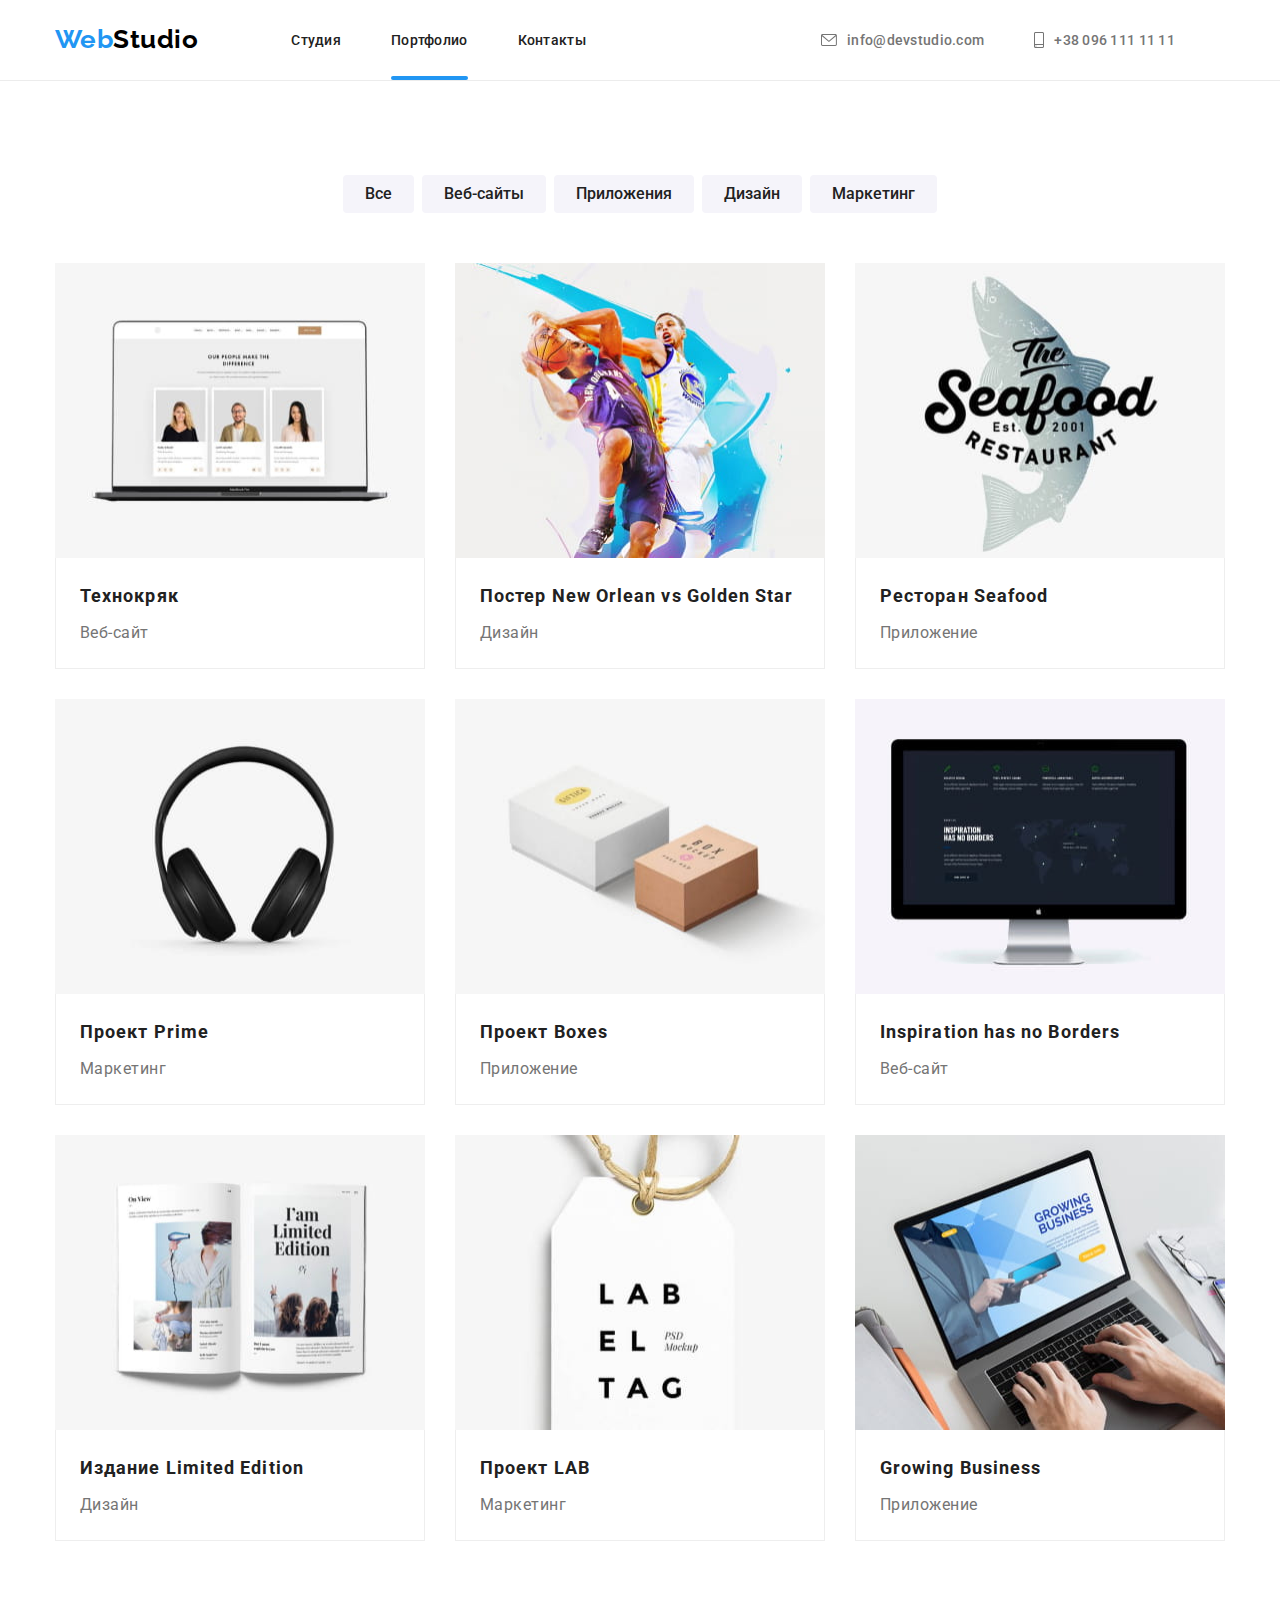
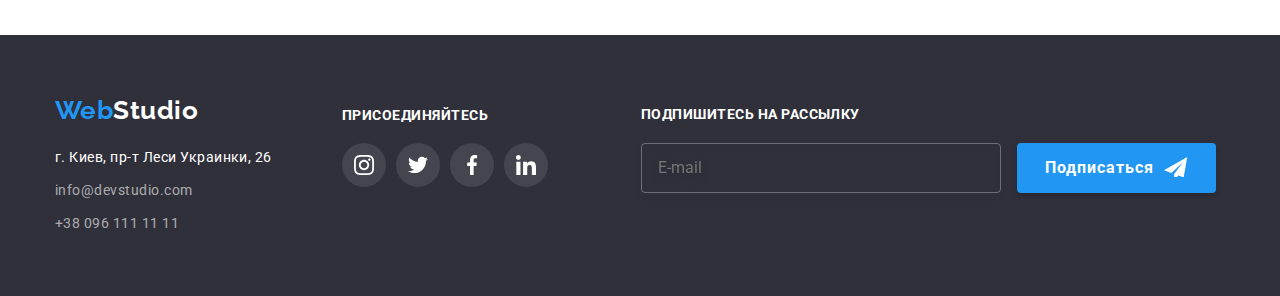
==== portfolio.html @ 45277545 "Initial commit" ====
<!DOCTYPE html>
<html lang="ru">
  <head>
    <meta charset="UTF-8" />
    <meta http-equiv="X-UA-Compatible" content="IE=edge" />
    <meta name="viewport" content="width=device-width, initial-scale=1.0" />
    <title>Портфолио</title>
    <link
      rel="stylesheet"
      href="https://cdnjs.cloudflare.com/ajax/libs/modern-normalize/1.1.0/modern-normalize.min.css"
    />
    <link
      href="https://fonts.googleapis.com/css2?family=Raleway:wght@700&family=Roboto:wght@400;500;700;900&display=swap"
      rel="stylesheet"
    />
    <link rel="stylesheet" href="./css/main.min.css" />
  </head>
  <body>
    <!--Header-->
    <header class="header">
      <nav class="nav сontainer">
        <a class="logo nav__logo link" href="./index.html"
          >Web<span class="nav__logo--dark">Studio</span>
        </a>

        <ul class="nav__list list">
          <li class="nav__item">
            <a class="nav__link link link link--active" href="./index.html">Студия</a>
          </li>
          <li class="nav__item">
            <a class="nav__link link nav__link--active link--active" href="./portfolio.html"
              >Портфолио</a
            >
          </li>
          <li class="nav__item"><a class="nav__link link--active link" href="">Контакты</a></li>
        </ul>

        <div class="header__contact-conteiner">
          <ul class="header__contact-list list">
            <li class="header__contact-item">
              <a class="header__contact-link link link--active" href="mailto:info@devstudio.com">
                <svg class="header__contact-icon" width="16" height="12">
                  <use href="./images/symbol-defs.svg#icon-envelope"></use></svg
                >info@devstudio.com</a
              >
            </li>
            <li class="header__contact-item">
              <a class="header__contact-link link link--active" href="tel:+380961111111">
                <svg class="header__contact-icon" width="10" height="16">
                  <use href="./images/symbol-defs.svg#icon-smartphone"></use></svg
                >+38 096 111 11 11</a
              >
            </li>
          </ul>
        </div>
      </nav>
    </header>

    <!-- Main -->
    <main>
      <!-- Section portfolio -->
      <section class="portfolio">
        <div class="сontainer">
          <ul class="btn-list list">
            <li class="btn-item">
              <button class="portfolio-btn btn" type="button">Все</button>
            </li>
            <li class="btn-item">
              <button class="portfolio-btn btn" type="button">Веб-сайты</button>
            </li>
            <li class="btn-item">
              <button class="portfolio-btn btn" type="button">Приложения</button>
            </li>
            <li class="btn-item">
              <button class="portfolio-btn btn" type="button">Дизайн</button>
            </li>
            <li class="btn-item">
              <button class="portfolio-btn btn" type="button">Маркетинг</button>
            </li>
          </ul>

          <ul class="portfolio-list list">
            <li class="portfolio-items">
              <a class="portfolio-link link" href="">
                <div class="protfolio-desc">
                  <img
                    class="portfolio-img"
                    src="./images/portfolio-1.jpg"
                    alt="Зображення ноутбука"
                    width="370"
                    height="295"
                  />
                  <div class="protfolio-desc-box">
                    <p class="protfolio-desc-text">
                      Ресурс предлагает комплексные предложения с разным уровнем функционала и
                      сервисов. Все это позволит посетителю получить исчерпывающие сведения о
                      компании или частном лице.
                    </p>
                  </div>
                </div>
                <div class="portfolio-description">
                  <h2 class="portfolio-title reset-title">Технокряк</h2>
                  <p class="portfolio-text">Веб-сайт</p>
                </div>
              </a>
            </li>
            <li class="portfolio-items">
              <a class="portfolio-link link" href="">
                <div class="protfolio-desc">
                  <img
                    class="portfolio-img"
                    src="./images/portfolio-2.jpg"
                    alt="Два баскетболіста"
                    width="370"
                    height="295"
                  />
                  <div class="protfolio-desc-box">
                    <p class="protfolio-desc-text">
                      Ресурс предлагает комплексные предложения с разным уровнем функционала и
                      сервисов. Все это позволит посетителю получить исчерпывающие сведения о
                      компании или частном лице.
                    </p>
                  </div>
                </div>
                <div class="portfolio-description">
                  <h2 class="portfolio-title">Постер New Orlean vs Golden Star</h2>
                  <p class="portfolio-text">Дизайн</p>
                </div>
              </a>
            </li>
            <li class="portfolio-items">
              <a class="portfolio-link link" href="">
                <div class="protfolio-desc">
                  <img
                    class="portfolio-img"
                    src="./images/portfolio-3.jpg"
                    alt="Надпис з рибою на фоні"
                    width="370"
                    height="295"
                  />
                  <div class="protfolio-desc-box">
                    <p class="protfolio-desc-text">
                      Ресурс предлагает комплексные предложения с разным уровнем функционала и
                      сервисов. Все это позволит посетителю получить исчерпывающие сведения о
                      компании или частном лице.
                    </p>
                  </div>
                </div>
                <div class="portfolio-description">
                  <h2 class="portfolio-title">Ресторан Seafood</h2>
                  <p class="portfolio-text">Приложение</p>
                </div>
              </a>
            </li>
            <li class="portfolio-items">
              <a class="portfolio-link link" href="">
                <div class="protfolio-desc">
                  <img
                    class="portfolio-img"
                    src="./images/portfolio-4.jpg"
                    alt="Наушники"
                    width="370"
                    height="295"
                  />
                  <div class="protfolio-desc-box">
                    <p class="protfolio-desc-text">
                      Ресурс предлагает комплексные предложения с разным уровнем функционала и
                      сервисов. Все это позволит посетителю получить исчерпывающие сведения о
                      компании или частном лице.
                    </p>
                  </div>
                </div>
                <div class="portfolio-description">
                  <h2 class="portfolio-title">Проект Prime</h2>
                  <p class="portfolio-text">Маркетинг</p>
                </div>
              </a>
            </li>
            <li class="portfolio-items">
              <a class="portfolio-link link" href="">
                <div class="protfolio-desc">
                  <img
                    class="portfolio-img"
                    src="./images/portfolio-5.jpg"
                    alt="Дві коробочки"
                    width="370"
                    height="295"
                  />
                  <div class="protfolio-desc-box">
                    <p class="protfolio-desc-text">
                      Ресурс предлагает комплексные предложения с разным уровнем функционала и
                      сервисов. Все это позволит посетителю получить исчерпывающие сведения о
                      компании или частном лице.
                    </p>
                  </div>
                </div>
                <div class="portfolio-description">
                  <h2 class="portfolio-title">Проект Boxes</h2>
                  <p class="portfolio-text">Приложение</p>
                </div>
              </a>
            </li>
            <li class="portfolio-items">
              <a class="portfolio-link link" href="">
                <div class="protfolio-desc">
                  <img
                    class="portfolio-img"
                    src="./images/portfolio-6.jpg"
                    alt="Комп'ютер"
                    width="370"
                    height="295"
                  />
                  <div class="protfolio-desc-box">
                    <p class="protfolio-desc-text">
                      Ресурс предлагает комплексные предложения с разным уровнем функционала и
                      сервисов. Все это позволит посетителю получить исчерпывающие сведения о
                      компании или частном лице.
                    </p>
                  </div>
                </div>
                <div class="portfolio-description">
                  <h2 class="portfolio-title">Inspiration has no Borders</h2>
                  <p class="portfolio-text">Веб-сайт</p>
                </div>
              </a>
            </li>
            <li class="portfolio-items">
              <a class="portfolio-link link" href="">
                <div class="protfolio-desc">
                  <img
                    class="portfolio-img"
                    src="./images/portfolio-7.jpg"
                    alt="Книга"
                    width="370"
                    height="295"
                  />
                  <div class="protfolio-desc-box">
                    <p class="protfolio-desc-text">
                      Ресурс предлагает комплексные предложения с разным уровнем функционала и
                      сервисов. Все это позволит посетителю получить исчерпывающие сведения о
                      компании или частном лице.
                    </p>
                  </div>
                </div>
                <div class="portfolio-description">
                  <h2 class="portfolio-title">Издание Limited Edition</h2>
                  <p class="portfolio-text">Дизайн</p>
                </div>
              </a>
            </li>
            <li class="portfolio-items">
              <a class="portfolio-link link" href="">
                <div class="protfolio-desc">
                  <img
                    class="portfolio-img"
                    src="./images/portfolio-8.jpg"
                    alt="Бірка"
                    width="370"
                    height="295"
                  />
                  <div class="protfolio-desc-box">
                    <p class="protfolio-desc-text">
                      Ресурс предлагает комплексные предложения с разным уровнем функционала и
                      сервисов. Все это позволит посетителю получить исчерпывающие сведения о
                      компании или частном лице.
                    </p>
                  </div>
                </div>
                <div class="portfolio-description">
                  <h2 class="portfolio-title">Проект LAB</h2>
                  <p class="portfolio-text">Маркетинг</p>
                </div>
              </a>
            </li>
            <li class="portfolio-items">
              <a class="portfolio-link link" href="">
                <div class="protfolio-desc">
                  <img
                    class="portfolio-img"
                    src="./images/portfolio-9.jpg"
                    alt="Людина працює на ноутбуці"
                    width="370"
                    height="295"
                  />
                  <div class="protfolio-desc-box">
                    <p class="protfolio-desc-text">
                      Ресурс предлагает комплексные предложения с разным уровнем функционала и
                      сервисов. Все это позволит посетителю получить исчерпывающие сведения о
                      компании или частном лице.
                    </p>
                  </div>
                </div>
                <div class="portfolio-description">
                  <h2 class="portfolio-title">Growing Business</h2>
                  <p class="portfolio-text">Приложение</p>
                </div>
              </a>
            </li>
          </ul>
        </div>
      </section>
    </main>

    <!-- Footer -->
    <footer class="footer">
      <div class="сontainer">
        <div>
          <a class="footer-logo logo link" href="/">Web<span class="logo-white">Studio</span> </a>

          <address>
            <ul class="footer-list list">
              <li class="footer-item">
                <a
                  class="footer-link address link link--active"
                  href="https://cutt.ly/IF0tOh0"
                  target="_blank"
                  >г. Киев, пр-т Леси Украинки, 26</a
                >
              </li>
              <li class="footer-item">
                <a class="footer-link link link--active" href="mailto:info@devstudio.com"
                  >info@devstudio.com</a
                >
              </li>
              <li class="footer-item">
                <a class="footer-link link link--active" href="tel:+380961111111"
                  >+38 096 111 11 11</a
                >
              </li>
            </ul>
          </address>
        </div>

        <div class="footer-social">
          <p class="footer-social-text">присоединяйтесь</p>
          <ul class="footer-social-list list">
            <li class="footer-social-item">
              <a class="footer-social-link link--active--bg social--change" href="" aria-label=""
                ><svg class="footer-social-icon" width="20" height="20">
                  <use href="./images/symbol-defs.svg#icon-instagram"></use></svg
              ></a>
            </li>
            <li class="footer-social-item">
              <a class="footer-social-link link--active--bg social--change" href="" aria-label=""
                ><svg class="footer-social-icon" width="20" height="20">
                  <use href="./images/symbol-defs.svg#icon-twitter"></use></svg
              ></a>
            </li>
            <li class="footer-social-item">
              <a class="footer-social-link link--active--bg social--change" href="" aria-label=""
                ><svg class="footer-social-icon" width="20" height="20">
                  <use href="./images/symbol-defs.svg#icon-facebook"></use></svg
              ></a>
            </li>
            <li class="footer-social-item">
              <a class="footer-social-link link--active--bg social--change" href="" aria-label=""
                ><svg class="footer-social-icon" width="20" height="20">
                  <use href="./images/symbol-defs.svg#icon-linkedin"></use></svg
              ></a>
            </li>
          </ul>
        </div>

        <form class="footer-form">
          <b class="footer-form-title">Подпишитесь на рассылку</b>

          <div class="footer-form-field">
            <input
              class="footer-form-email"
              type="email"
              name="subscription-email"
              placeholder="E-mail"
            />
            <button class="footer-form-button button-styles btn" type="submit">
              Подписаться
              <span class="button-icon-wrap">
                <svg class="form-button-icon" width="24" height="24">
                  <use href="./images/icon.svg#icon-send"></use>
                </svg>
              </span>
            </button>
          </div>
        </form>
      </div>
    </footer>
  </body>
</html>
---- css/main.min.css ----
body{color:#757575;font-family:Roboto,sans-serif;letter-spacing:0.03em}h1,h2,h3,h4,p{margin:0}ul,ol{padding:0;margin:0}img,picture{max-width:100%;display:block}.btn{border:none;font-family:Roboto,sans-serif;cursor:pointer}.link{text-decoration:none}.list{list-style:none}.сontainer{width:1200px;padding-left:15px;padding-right:15px;margin:0 auto}.visually-hidden{position:absolute;width:1px;height:1px;margin:-1px;border:0;padding:0;white-space:nowrap;clip-path:inset(100%);clip:rect(0 0 0 0);overflow:hidden}.logo{font-family:Raleway,sans-serif;font-weight:bold;font-size:26px;line-height:1.2em;color:#2196f3}.link--active:hover,.link--active:active,.link--active:focus{color:#2196f3}.button-styles{display:flex;align-items:center;justify-content:center;text-align:center;letter-spacing:0.06em;color:#FFFFFF;background-color:#2196f3}.link--active--bg:hover,.link--active--bg:active,.link--active--bg:focus{background-color:#2196f3}.title{font-weight:700;font-size:36px;line-height:1.2;text-align:center;color:#212121}.social--change{display:flex;align-items:center;justify-content:center;height:44px;width:44px;border-radius:50%}.header{background-color:#fff;border-bottom:1px solid #ececec}.nav{display:flex;align-items:center;justify-content:center}.nav__logo--dark{color:#000000}.nav__list{display:flex;margin-left:93px}.nav__item{margin-right:50px}.nav__item:last-child{margin-right:0}.nav__link{position:relative;display:inline-block;padding-bottom:32px;padding-top:32px;font-weight:500;font-size:14px;line-height:1.15;letter-spacing:0.02em;color:#212121;transition:color 250ms cubic-bezier(0.4, 0, 0.2, 1)}.nav__link--active::after{position:absolute;content:'';left:0;bottom:0px;width:100%;height:4px;border-radius:2px;background-color:#2196f3}.header__contact-conteiner{margin-left:auto}.header__contact-list{display:flex;justify-content:center;align-items:center}.header__contact-item{margin-right:50px}.header__contact-item:last-child{margin-right:50px}.header__contact-link{display:inline-flex;justify-content:center;align-items:center;padding-bottom:32px;padding-top:32px;font-weight:500;font-size:14px;line-height:1.15;letter-spacing:0.02em;transition:color 250ms cubic-bezier(0.4, 0, 0.2, 1);color:#757575}.header__contact-link:hover,.header__contact-link:active,.header__contact-link:focus{fill:#2196f3}.header__contact-icon{margin-right:10px;fill:currentColor;transition:fill 250ms cubic-bezier(0.4, 0, 0.2, 1)}.hero{padding-top:200px;padding-bottom:200px;background-color:var(--dark-bg-cl);background-image:linear-gradient(to right, rgba(0,0,0,0.4), rgba(47,48,58,0.4)),url(../images/hero.jpg);background-repeat:no-repeat;background-position:center;background-size:cover;max-width:1600px;min-height:600px;color:#fff;margin:0 auto}.hero__title{font-weight:900;font-size:44px;line-height:1.36;text-align:center;letter-spacing:0.06em;text-transform:uppercase;margin-bottom:30px}.hero__btn{margin:0 auto;padding-top:10px;padding-bottom:10px;padding-right:32px;padding-left:32px;background-color:#2196f3;border:0;border-radius:4px;text-align:center;font-weight:700;font-size:16px;line-height:1.86;letter-spacing:0.06em;color:currentColor;transition:box-shadow 250ms cubic-bezier(0.4, 0, 0.2, 1),background-color 250ms cubic-bezier(0.4, 0, 0.2, 1)}.hero__btn:hover,.hero__btn:active{background-color:#188ce8;box-shadow:0px 4px 4px rgba(0,0,0,0.15)}.backdrop{position:fixed;top:0;left:0;width:100%;height:100%;background-color:rgba(0,0,0,0.2);z-index:10;transition:transform 200ms cubic-bezier(0.4, 0, 0.2, 1)}.backdrop.is-hidden{opacity:0;pointer-events:none;visibility:hidden;transform:translateY(-100%)}.modal{position:absolute;top:50%;left:50%;width:530px;transform:translate(-50%, -50%) scale(1);background-color:#fff;border-radius:4px;transition:transform 250ms cubic-bezier(0.4, 0, 0.2, 1) 185ms;animation:reverse}.is-hidden .modal{transform:translate(-50%, -50%) scale(0.8)}.modal__btn{position:absolute;padding:none;display:flex;justify-content:center;align-items:center;top:8px;right:8px;width:30px;height:30px;border-radius:50%;background-color:transparent;outline:1px solid rgba(0,0,0,0.1);transition:transform 250ms cubic-bezier(0.4, 0, 0.2, 1)}.modal__btn-icon{fill:#000000;transition:color 250ms cubic-bezier(0.4, 0, 0.2, 1)}.modal__btn:hover,.modal__btn:focus,.modal__btn:hover .modal__btn-icon,.modal__btn:focus .modal__btn-icon{transform:rotateZ(45deg);fill:#2196f3}.modal-form{margin:40px;padding:0}.modal-form__title{display:block;margin-bottom:12px;font-weight:700;font-size:20px;line-height:1.15em;text-align:center;color:#212121}.modal-form__field{display:flex;flex-direction:column;margin-bottom:10px}.modal-form__field:nth-last-child(-n+3){margin-bottom:0}.modal-form__field.field--last{margin-top:20px}.modal-form__caption{margin-bottom:4px;font-size:12px;line-height:1.67em;letter-spacing:0.01em;color:#757575;position:relative}.modal-form__input-wrap{position:relative}.modal-form__input{padding:10px 0;width:100%}.modal-form__icon{position:absolute;top:50%;left:12px;transform:translateY(-50%);transition:fill 250ms cubic-bezier(0.4, 0, 0.2, 1)}.modal-form__input:hover ~ .modal-form__icon,.modal-form__input:active ~ .modal-form__icon,.modal-form__input:focus ~ .modal-form__icon{fill:#2196f3}.input--border{border:1px solid rgba(33,33,33,0.2);border-radius:4px;padding-left:42px;transition:border-color 250ms cubic-bezier(0.4, 0, 0.2, 1)}.input--border:hover,.input--border:active,.input--border:focus{outline:none;border-color:#2196f3}textarea{resize:none;font-size:12px;line-height:1.17;letter-spacing:0.01em;height:120px;transition:border-color 250ms cubic-bezier(0.4, 0, 0.2, 1)}.comment--textarea{padding:12px 16px}.modal-form__text{display:flex;justify-content:center;align-items:center;font-size:14px;line-height:1.71;color:#757575}.form-conteinet__icon{display:flex;justify-content:center;align-items:center;width:16px;height:15px;margin-right:7px;outline:1px solid #212121;border-radius:2px;transition:outline 250ms cubic-bezier(0.4, 0, 0.2, 1),background-color 250ms cubic-bezier(0.4, 0, 0.2, 1)}.modal-form__check:checked+.form-conteinet__icon{outline:1px solid #2196f3;background-color:#2196f3}.modal-form__icon-confirmation{fill:#fff}.modal-form__link{color:#2196f3}.modal-form__button{margin:0 auto;margin-top:30px;box-shadow:0px 4px 4px rgba(0,0,0,0.15);border-radius:4px;font-weight:700;font-size:16px;line-height:1.87em;padding:10px 56px;transition:background-color 250ms cubic-bezier(0.4, 0, 0.2, 1)}.modal-form__button:hover,.modal-form__button:focus{background-color:#188ce8}.specifics{background-color:#fff;padding-bottom:94px;padding-top:94px}.specifics__list{display:flex;flex-wrap:wrap}.specifics__item{flex-basis:calc((100% - 90px) / 4);margin-right:30px}.specifics__item:nth-child(4n){margin-right:0}.specifics__box{display:flex;align-items:center;justify-content:center;width:100%;height:120px;margin-bottom:30px;background-color:#f5f4fa;border-radius:4px}.specifics__icon{fill:#212121}.specifics__title{margin-bottom:10px;font-weight:700;font-size:14px;line-height:1.14;text-transform:uppercase;color:#212121}.specifics__text{font-size:14px;line-height:1.7}.work{background-color:var(--main-bg-cl);padding-bottom:94px}.work-list{display:flex;justify-content:space-between;flex-wrap:wrap}.work-title{margin-bottom:50px}.work-item{position:relative}.work-item::before{position:absolute;content:'';bottom:0;left:0;width:100%;height:70px;background-color:rgba(47,48,58,0.8)}.work-text{position:absolute;bottom:27px;left:0;width:100%;font-weight:700;font-size:14px;line-height:1.14em;text-align:center;text-transform:uppercase;color:#ffffff}.team{padding-bottom:94px;padding-top:94px;background-color:#f5f4fa}.team-title{margin-bottom:50px}.team-list{display:flex;flex-wrap:wrap}.team-information{padding-bottom:30px;padding-top:30px}.team-item{flex-basis:calc((100% - 90px) / 4);margin-right:30px;background-color:#fff;text-align:center;font-size:16px;line-height:1.19;box-shadow:0px 1px 3px rgba(0,0,0,0.12),0px 1px 1px rgba(0,0,0,0.14),0px 2px 1px rgba(0,0,0,0.2);border-radius:0px 0px 4px 4px}.team-item:last-child{margin-right:0}.social-list{display:flex;justify-content:center;align-items:center;gap:10px}.team-text{margin-bottom:10px;font-weight:500;color:#212121}.team-desc{margin-bottom:16px}.social-link{transition:background-color 250ms cubic-bezier(0.4, 0, 0.2, 1)}.social-icon{fill:#afb1b8;transition:fill 250ms cubic-bezier(0.4, 0, 0.2, 1)}.social-link:hover .social-icon,.social-link:focus .social-icon{fill:#ffffff}.client{padding-bottom:94px;padding-top:94px}.client-title{margin-bottom:50px}.client-list{display:flex;justify-content:center;align-items:center}.client-item:not(:last-child){margin-right:30px}.client-link{display:flex;justify-content:center;align-items:center;width:170px;height:92px;outline:1px solid #afb1b8;border-radius:4px}.client-link:hover,.client-link:focus{outline:1px solid #2196f3}.client-icon{fill:#afb1b8;transition:fill 250ms cubic-bezier(0.4, 0, 0.2, 1)}.client-link:hover .client-icon,.client-link:focus .client-icon{fill:#2196f3}.footer{padding-bottom:60px;padding-top:60px;background-color:#2f303a}.footer .сontainer{display:flex}.footer-logo{display:block;margin-bottom:20px}.logo-white{color:#fff}.footer .address{color:#fff}.footer-link{font-style:initial;font-size:14px;line-height:1.7;color:rgba(255,255,255,0.6);transition:color 250ms cubic-bezier(0.4, 0, 0.2, 1)}.footer-link:hover,.footer-link:focus{color:#2196f3}.footer-list .footer-item+.footer-item{margin-top:9px}.footer-social{margin-left:70px}.footer-social-list{display:flex}.footer-social-item:not(:last-child){margin-right:10px}.footer-social-text{margin-bottom:20px;margin-top:12px;font-weight:700;font-size:14px;line-height:16px;text-transform:uppercase;color:#ffffff}.footer-social-link{background-color:rgba(255,255,255,0.1);transition:background-color 250ms cubic-bezier(0.4, 0, 0.2, 1)}.footer-social-icon{fill:#ffffff}.footer-form{margin-left:93px;margin-top:12px}.footer-form-title{display:block;margin-bottom:20px;font-weight:700;font-size:14px;line-height:1.14em;text-transform:uppercase;color:#ffffff}.footer-form-email{border:1px solid rgba(255,255,255,0.3);filter:drop-shadow(0px 4px 4px rgba(0,0,0,0.15));border-radius:4px;font-size:16px;line-height:1.25;color:rgba(255,255,255,0.6);background-color:transparent;width:360px;height:50px;padding-left:16px;transition:border 250ms cubic-bezier(0.4, 0, 0.2, 1)}.footer-form-email:hover,.footer-form-email:active,.footer-form-email:focus{outline:none;border:1px solid #2196f3}.footer-form-button{position:relative;display:inline-flex;margin-left:12px;padding:10px 62px 10px 28px;box-shadow:0px 4px 4px rgba(0,0,0,0.15);border-radius:4px;font-weight:700;font-size:16px;line-height:1.87em;transition:background-color 250ms cubic-bezier(0.4, 0, 0.2, 1)}.footer-form-button:hover,.footer-form-button:focus{background-color:#188ce8}.button-icon-wrap{position:absolute;right:28px;top:50%;transform:translateY(-50%);margin-top:2px}.portfolio{padding-bottom:94px;padding-top:94px;background-color:#fff;margin:0 auto}.portfolio-btn{font-weight:500;font-size:16px;line-height:1.6;color:#212121}.btn-list{display:flex;justify-content:center;margin-bottom:50px;flex-wrap:wrap}.portfolio .active-btn{background-color:#2196f3;color:#fff}.btn-item{margin-right:8px}.btn-item:last-child{margin-right:0}.portfolio-btn{background-color:#f5f4fa;border-radius:4px;padding:6px 22px;transition:color 250ms cubic-bezier(0.4, 0, 0.2, 1),box-shadow 250ms cubic-bezier(0.4, 0, 0.2, 1),background-color 250ms cubic-bezier(0.4, 0, 0.2, 1)}.portfolio-btn:hover,.portfolio-btn:focus{background-color:#2196f3;color:#fff;box-shadow:0px 3px 1px rgba(0,0,0,0.1),0px 1px 2px rgba(0,0,0,0.08),0px 2px 2px rgba(0,0,0,0.12);border-radius:4px}.portfolio-list{display:flex;flex-wrap:wrap}.portfolio-items{flex-basis:calc((100% - 60px) / 3);margin-right:30px;margin-bottom:30px;background-color:#fff;transition:box-shadow 250ms cubic-bezier(0.4, 0, 0.2, 1)}.portfolio-items:hover,.portfolio-items:focus{box-shadow:0px 1px 1px rgba(0,0,0,0.12),0px 4px 4px rgba(0,0,0,0.06),1px 4px 6px rgba(0,0,0,0.16)}.portfolio-items:nth-child(3n){margin-right:0}.portfolio-items:nth-last-child(-n+3){margin-bottom:0}.protfolio-desc{position:relative;overflow:hidden}.protfolio-desc-text{position:absolute;top:0;left:0;padding:63px 24px;font-size:18px;line-height:1.55em;color:#ffffff}.protfolio-desc-box{position:absolute;top:0;left:0;width:100%;height:100%;background-color:rgba(33,150,243,0.9);opacity:0;transform:translateY(100%);z-index:1;transition:transform 250ms cubic-bezier(0.4, 0, 0.2, 1),opacity 250ms cubic-bezier(0.4, 0, 0.2, 1)}.portfolio-items:hover .protfolio-desc-box{opacity:1;transform:translateY(0)}.portfolio-description{padding:20px 24px;border:1px solid #eeeeee;border-top:none;z-index:3}.portfolio-title{margin-bottom:4px;font-weight:700;font-size:18px;line-height:2;letter-spacing:0.06em;color:#212121}.portfolio-text{font-size:16px;line-height:1.88;color:#757575}
/*# sourceMappingURL=main.min.css.map */
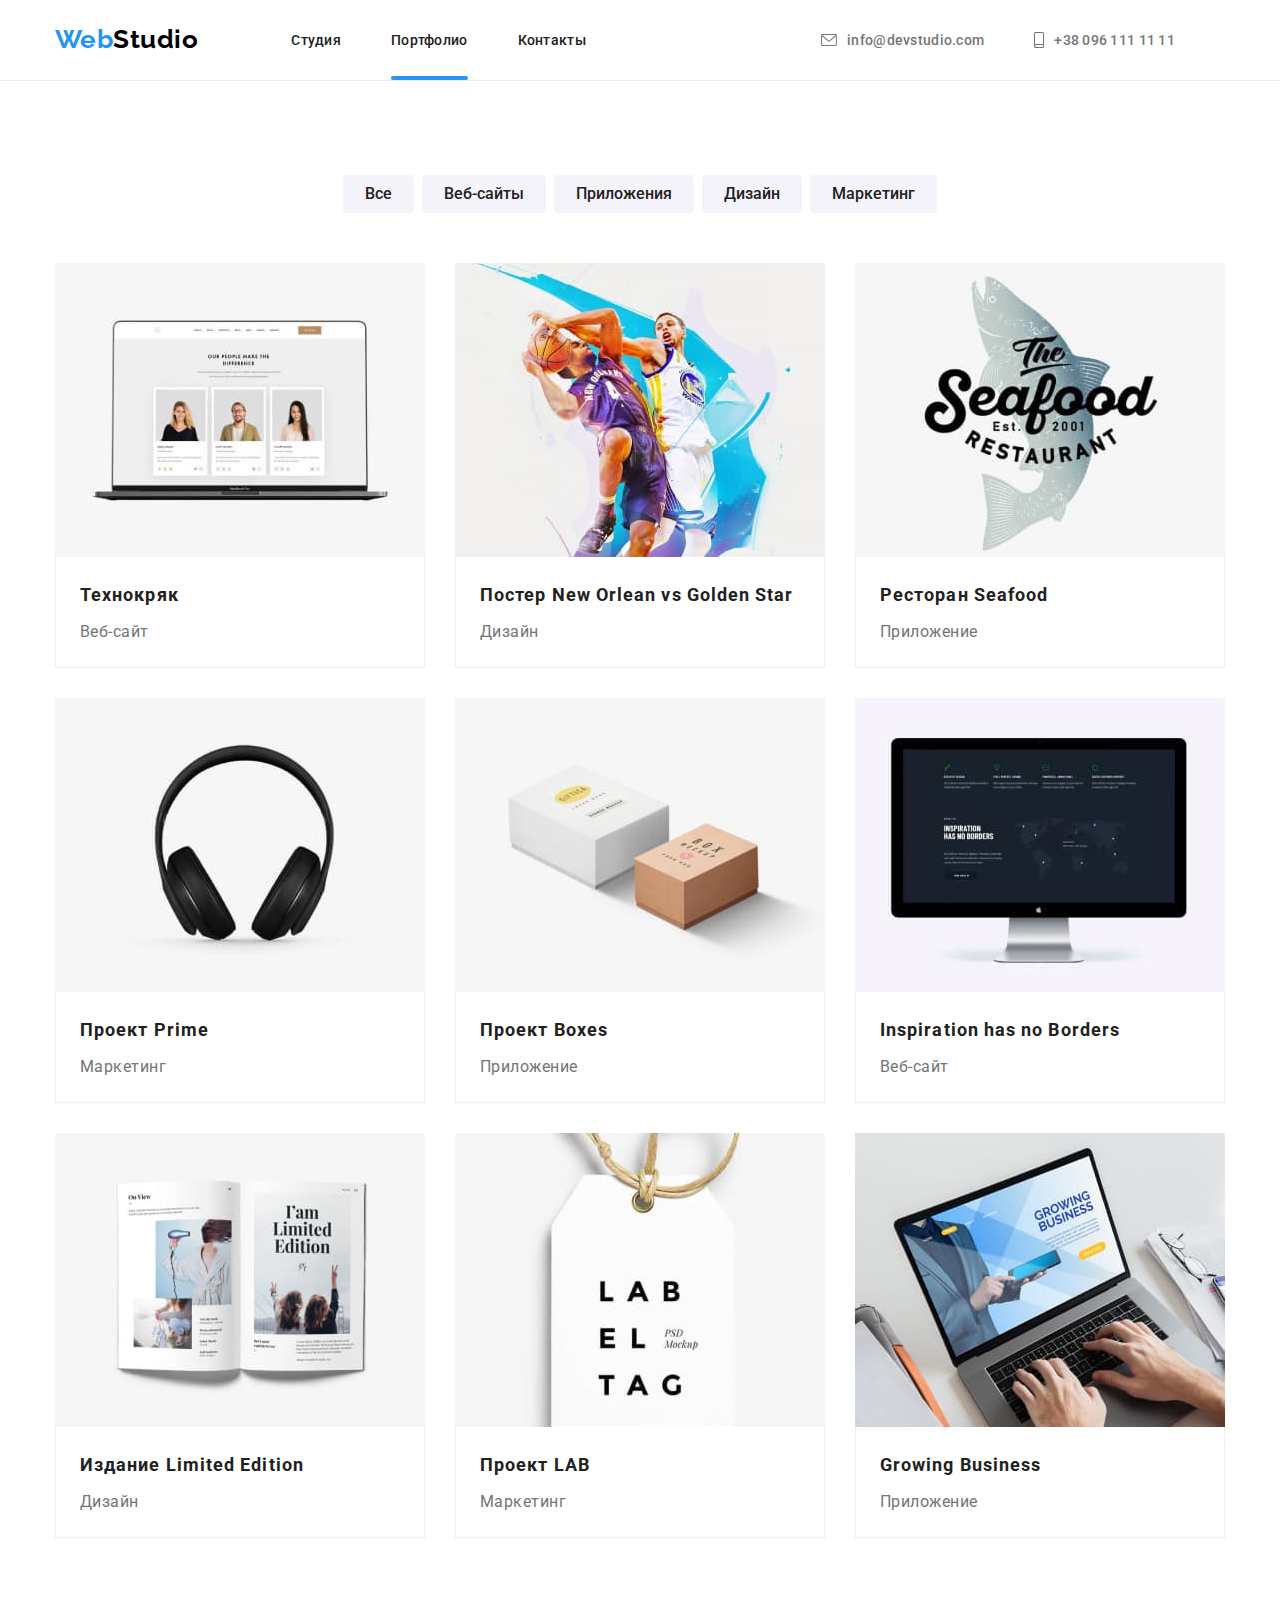
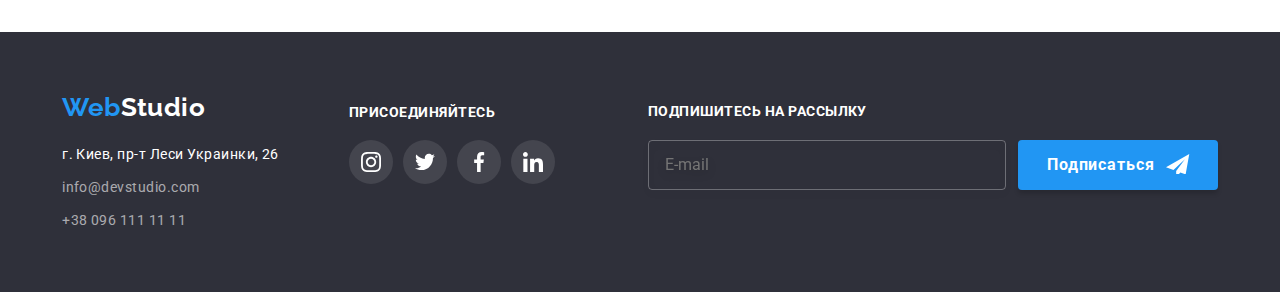
==== commit d83435ae: "Адаптив" ====
--- a/portfolio.html
+++ b/portfolio.html
@@ -28,7 +28,7 @@
             <a class="nav__link link link link--active" href="./index.html">Студия</a>
           </li>
           <li class="nav__item">
-            <a class="nav__link link nav__link--active link--active" href="./portfolio.html"
+            <a class="nav__link link link--active nav__link--active" href="./portfolio.html"
               >Портфолио</a
             >
           </li>
@@ -53,7 +53,76 @@
             </li>
           </ul>
         </div>
+        <button
+          class="menu-open btn js-open-menu"
+          aria-expanded="false"
+          aria-controls="mobil-menu"
+          type="button"
+        >
+          <svg class="menu-open__icon link--active" width="24" height="16">
+            <use href="./images/icon.svg#icon-menu-open"></use>
+          </svg>
+        </button>
       </nav>
+
+      <div class="mobile-menu js-menu-container" id="mobil-menu">
+        <div class="mobile-menu__nav--conteiner">
+          <button class="menu-clos btn js-close-menu link--active" type="button">
+            <svg class="menu-clos__icon" width="18" height="18">
+              <use href="./images/icon.svg#icon-menu-close"></use>
+            </svg>
+          </button>
+          <ul class="mobile-menu__list list">
+            <li class="mobile-menu__item">
+              <a class="mobile-menu__link link link link--active" href="./index.html">Студия</a>
+            </li>
+            <li class="mobile-menu__item">
+              <a
+                class="mobile-menu__link link link--active mobile-menu--activ"
+                href="./portfolio.html"
+                >Портфолио</a
+              >
+            </li>
+            <li class="mobile-menu__item">
+              <a class="mobile-menu__link link--active link" href="">Контакты</a>
+            </li>
+          </ul>
+        </div>
+
+        <div class="mobile-menu__contact-conteiner">
+          <ul class="mobile-menu__contact-list list">
+            <li class="mobile-menu__contact-item">
+              <a class="mobile-menu__contact-link tel link link--active" href="tel:+380961111111">
+                +38 096 111 11 11</a
+              >
+            </li>
+            <li class="mobile-menu__contact-item">
+              <a
+                class="mobile-menu__contact-link email link link--active"
+                href="mailto:info@devstudio.com"
+              >
+                info@devstudio.com</a
+              >
+            </li>
+          </ul>
+          <div class="mobile-menu__social-conteiner">
+            <ul class="mobile-menu__social--list list">
+              <li class="mobile-menu__social--item">
+                <a class="mobile-menu__social--link link" href="">Instagram</a>
+              </li>
+              <li class="mobile-menu__social--item">
+                <a class="mobile-menu__social--link link" href="">Twitter</a>
+              </li>
+              <li class="mobile-menu__social--item">
+                <a class="mobile-menu__social--link link" href="">Facebook</a>
+              </li>
+              <li class="mobile-menu__social--item">
+                <a class="mobile-menu__social--link link" href="">LinkedIn</a>
+              </li>
+            </ul>
+          </div>
+        </div>
+      </div>
     </header>
 
     <!-- Main -->
@@ -83,13 +152,37 @@
             <li class="portfolio-items">
               <a class="portfolio-link link" href="">
                 <div class="protfolio-desc">
-                  <img
-                    class="portfolio-img"
-                    src="./images/portfolio-1.jpg"
-                    alt="Зображення ноутбука"
-                    width="370"
-                    height="295"
-                  />
+                  <picture>
+                    <source
+                      srcset="
+                        ./images\portfolio\desktop\portfolio-1.jpg    1x,
+                        ./images\portfolio\desktop\portfolio-1@2x.jpg 2x
+                      "
+                      media="(min-width: 1200px)"
+                    />
+
+                    <source
+                      srcset="
+                        ./images\portfolio\tablet\portfolio-1.jpg    1x,
+                        ./images\portfolio\tablet\portfolio-1@2x.jpg 2x
+                      "
+                      media="(min-width: 768px) and (max-width: 1199px)"
+                    />
+
+                    <source
+                      srcset="
+                        ./images/portfolio/mobile/portfolio-1.jpg    1x,
+                        ./images\portfolio\mobile\portfolio-1@2x.jpg 2x
+                      "
+                      media="(max-width: 767px)"
+                    />
+
+                    <img
+                      class="portfolio-img"
+                      src="./images\portfolio\desktop\portfolio-1.jpg"
+                      alt="Зображення ноутбука"
+                    />
+                  </picture>
                   <div class="protfolio-desc-box">
                     <p class="protfolio-desc-text">
                       Ресурс предлагает комплексные предложения с разным уровнем функционала и
@@ -107,13 +200,38 @@
             <li class="portfolio-items">
               <a class="portfolio-link link" href="">
                 <div class="protfolio-desc">
-                  <img
-                    class="portfolio-img"
-                    src="./images/portfolio-2.jpg"
-                    alt="Два баскетболіста"
-                    width="370"
-                    height="295"
-                  />
+                  <picture>
+                    <source
+                      srcset="
+                        ./images\portfolio\desktop\portfolio-2.jpg    1x,
+                        ./images\portfolio\desktop\portfolio-2@2x.jpg 2x
+                      "
+                      media="(min-width: 1200px)"
+                    />
+
+                    <source
+                      srcset="
+                        ./images\portfolio\tablet\portfolio-2.jpg    1x,
+                        ./images\portfolio\tablet\portfolio-2@2x.jpg 2x
+                      "
+                      media="(min-width: 768px) and (max-width: 1199px)"
+                    />
+
+                    <source
+                      srcset="
+                        ./images/portfolio/mobile/portfolio-2.jpg    1x,
+                        ./images\portfolio\mobile\portfolio-2@2x.jpg 2x
+                      "
+                      media="(max-width: 767px)"
+                    />
+
+                    <img
+                      class="portfolio-img"
+                      src="./images\portfolio\desktop\portfolio-2.jpg"
+                      alt="Два баскетболіста"
+                    />
+                  </picture>
+
                   <div class="protfolio-desc-box">
                     <p class="protfolio-desc-text">
                       Ресурс предлагает комплексные предложения с разным уровнем функционала и
@@ -131,13 +249,37 @@
             <li class="portfolio-items">
               <a class="portfolio-link link" href="">
                 <div class="protfolio-desc">
-                  <img
-                    class="portfolio-img"
-                    src="./images/portfolio-3.jpg"
-                    alt="Надпис з рибою на фоні"
-                    width="370"
-                    height="295"
-                  />
+                  <picture>
+                    <source
+                      srcset="
+                        ./images\portfolio\desktop\portfolio-3.jpg    1x,
+                        ./images\portfolio\desktop\portfolio-3@2x.jpg 2x
+                      "
+                      media="(min-width: 1200px)"
+                    />
+
+                    <source
+                      srcset="
+                        ./images\portfolio\tablet\portfolio-3.jpg    1x,
+                        ./images\portfolio\tablet\portfolio-3@2x.jpg 2x
+                      "
+                      media="(min-width: 768px) and (max-width: 1199px)"
+                    />
+
+                    <source
+                      srcset="
+                        ./images/portfolio/mobile/portfolio-3.jpg    1x,
+                        ./images\portfolio\mobile\portfolio-3@2x.jpg 2x
+                      "
+                      media="(max-width: 767px)"
+                    />
+                    <img
+                      class="portfolio-img"
+                      src="./images\portfolio\desktop\portfolio-3"
+                      alt="Надпис з рибою на фоні"
+                    />
+                  </picture>
+
                   <div class="protfolio-desc-box">
                     <p class="protfolio-desc-text">
                       Ресурс предлагает комплексные предложения с разным уровнем функционала и
@@ -155,13 +297,38 @@
             <li class="portfolio-items">
               <a class="portfolio-link link" href="">
                 <div class="protfolio-desc">
-                  <img
-                    class="portfolio-img"
-                    src="./images/portfolio-4.jpg"
-                    alt="Наушники"
-                    width="370"
-                    height="295"
-                  />
+                  <picture>
+                    <source
+                      srcset="
+                        ./images\portfolio\desktop\portfolio-4.jpg    1x,
+                        ./images\portfolio\desktop\portfolio-4@2x.jpg 2x
+                      "
+                      media="(min-width: 1200px)"
+                    />
+
+                    <source
+                      srcset="
+                        ./images\portfolio\tablet\portfolio-4.jpg    1x,
+                        ./images\portfolio\tablet\portfolio-4@2x.jpg 2x
+                      "
+                      media="(min-width: 768px) and (max-width: 1199px)"
+                    />
+
+                    <source
+                      srcset="
+                        ./images/portfolio/mobile/portfolio-4.jpg    1x,
+                        ./images\portfolio\mobile\portfolio-4@2x.jpg 2x
+                      "
+                      media="(max-width: 767px)"
+                    />
+                    <img
+                      class="portfolio-img"
+                      src="./images\portfolio\desktop\portfolio-4.jpg"
+                      alt="Наушники"
+                      4
+                    />
+                  </picture>
+
                   <div class="protfolio-desc-box">
                     <p class="protfolio-desc-text">
                       Ресурс предлагает комплексные предложения с разным уровнем функционала и
@@ -179,13 +346,37 @@
             <li class="portfolio-items">
               <a class="portfolio-link link" href="">
                 <div class="protfolio-desc">
-                  <img
-                    class="portfolio-img"
-                    src="./images/portfolio-5.jpg"
-                    alt="Дві коробочки"
-                    width="370"
-                    height="295"
-                  />
+                  <picture>
+                    <source
+                      srcset="
+                        ./images\portfolio\desktop\portfolio-5.jpg    1x,
+                        ./images\portfolio\desktop\portfolio-5@2x.jpg 2x
+                      "
+                      media="(min-width: 1200px)"
+                    />
+
+                    <source
+                      srcset="
+                        ./images\portfolio\tablet\portfolio-5.jpg    1x,
+                        ./images\portfolio\tablet\portfolio-5@2x.jpg 2x
+                      "
+                      media="(min-width: 768px) and (max-width: 1199px)"
+                    />
+
+                    <source
+                      srcset="
+                        ./images/portfolio/mobile/portfolio-5.jpg    1x,
+                        ./images\portfolio\mobile\portfolio-5@2x.jpg 2x
+                      "
+                      media="(max-width: 767px)"
+                    />
+                    <img
+                      class="portfolio-img"
+                      src="./images\portfolio\desktop\portfolio-5.jpg"
+                      alt="Дві коробочки"
+                    />
+                  </picture>
+
                   <div class="protfolio-desc-box">
                     <p class="protfolio-desc-text">
                       Ресурс предлагает комплексные предложения с разным уровнем функционала и
@@ -203,13 +394,37 @@
             <li class="portfolio-items">
               <a class="portfolio-link link" href="">
                 <div class="protfolio-desc">
-                  <img
-                    class="portfolio-img"
-                    src="./images/portfolio-6.jpg"
-                    alt="Комп'ютер"
-                    width="370"
-                    height="295"
-                  />
+                  <picture>
+                    <source
+                      srcset="
+                        ./images\portfolio\desktop\portfolio-6.jpg    1x,
+                        ./images\portfolio\desktop\portfolio-6@2x.jpg 2x
+                      "
+                      media="(min-width: 1200px)"
+                    />
+
+                    <source
+                      srcset="
+                        ./images\portfolio\tablet\portfolio-6.jpg    1x,
+                        ./images\portfolio\tablet\portfolio-6@2x.jpg 2x
+                      "
+                      media="(min-width: 768px) and (max-width: 1199px)"
+                    />
+
+                    <source
+                      srcset="
+                        ./images/portfolio/mobile/portfolio-6.jpg    1x,
+                        ./images\portfolio\mobile\portfolio-6@2x.jpg 2x
+                      "
+                      media="(max-width: 767px)"
+                    />
+                    <img
+                      class="portfolio-img"
+                      src="./images\portfolio\desktop\portfolio-6.jpg "
+                      alt="Комп'ютер"
+                    />
+                  </picture>
+
                   <div class="protfolio-desc-box">
                     <p class="protfolio-desc-text">
                       Ресурс предлагает комплексные предложения с разным уровнем функционала и
@@ -227,13 +442,37 @@
             <li class="portfolio-items">
               <a class="portfolio-link link" href="">
                 <div class="protfolio-desc">
-                  <img
-                    class="portfolio-img"
-                    src="./images/portfolio-7.jpg"
-                    alt="Книга"
-                    width="370"
-                    height="295"
-                  />
+                  <picture>
+                    <source
+                      srcset="
+                        ./images\portfolio\desktop\portfolio-7.jpg    1x,
+                        ./images\portfolio\desktop\portfolio-7@2x.jpg 2x
+                      "
+                      media="(min-width: 1200px)"
+                    />
+
+                    <source
+                      srcset="
+                        ./images\portfolio\tablet\portfolio-7.jpg    1x,
+                        ./images\portfolio\tablet\portfolio-7@2x.jpg 2x
+                      "
+                      media="(min-width: 768px) and (max-width: 1199px)"
+                    />
+
+                    <source
+                      srcset="
+                        ./images/portfolio/mobile/portfolio-7.jpg    1x,
+                        ./images\portfolio\mobile\portfolio-7@2x.jpg 2x
+                      "
+                      media="(max-width: 767px)"
+                    />
+                    <img
+                      class="portfolio-img"
+                      src="./images\portfolio\desktop\portfolio-7.jpg "
+                      alt="Книга"
+                    />
+                  </picture>
+
                   <div class="protfolio-desc-box">
                     <p class="protfolio-desc-text">
                       Ресурс предлагает комплексные предложения с разным уровнем функционала и
@@ -251,13 +490,37 @@
             <li class="portfolio-items">
               <a class="portfolio-link link" href="">
                 <div class="protfolio-desc">
-                  <img
-                    class="portfolio-img"
-                    src="./images/portfolio-8.jpg"
-                    alt="Бірка"
-                    width="370"
-                    height="295"
-                  />
+                  <picture>
+                    <source
+                      srcset="
+                        ./images\portfolio\desktop\portfolio-8.jpg    1x,
+                        ./images\portfolio\desktop\portfolio-8@2x.jpg 2x
+                      "
+                      media="(min-width: 1200px)"
+                    />
+
+                    <source
+                      srcset="
+                        ./images\portfolio\tablet\portfolio-8.jpg    1x,
+                        ./images\portfolio\tablet\portfolio-8@2x.jpg 2x
+                      "
+                      media="(min-width: 768px) and (max-width: 1199px)"
+                    />
+
+                    <source
+                      srcset="
+                        ./images/portfolio/mobile/portfolio-8.jpg    1x,
+                        ./images\portfolio\mobile\portfolio-8@2x.jpg 2x
+                      "
+                      media="(max-width: 767px)"
+                    />
+                    <img
+                      class="portfolio-img"
+                      src="./images\portfolio\desktop\portfolio-8.jpg"
+                      alt="Бірка"
+                    />
+                  </picture>
+
                   <div class="protfolio-desc-box">
                     <p class="protfolio-desc-text">
                       Ресурс предлагает комплексные предложения с разным уровнем функционала и
@@ -275,13 +538,37 @@
             <li class="portfolio-items">
               <a class="portfolio-link link" href="">
                 <div class="protfolio-desc">
-                  <img
-                    class="portfolio-img"
-                    src="./images/portfolio-9.jpg"
-                    alt="Людина працює на ноутбуці"
-                    width="370"
-                    height="295"
-                  />
+                  <picture>
+                    <source
+                      srcset="
+                        ./images\portfolio\desktop\portfolio-9.jpg    1x,
+                        ./images\portfolio\desktop\portfolio-9@2x.jpg 2x
+                      "
+                      media="(min-width: 1200px)"
+                    />
+
+                    <source
+                      srcset="
+                        ./images\portfolio\tablet\portfolio-9.jpg    1x,
+                        ./images\portfolio\tablet\portfolio-9@2x.jpg 2x
+                      "
+                      media="(min-width: 768px) and (max-width: 1199px)"
+                    />
+
+                    <source
+                      srcset="
+                        ./images/portfolio/mobile/portfolio-9.jpg    1x,
+                        ./images\portfolio\mobile\portfolio-9@2x.jpg 2x
+                      "
+                      media="(max-width: 767px)"
+                    />
+                    <img
+                      class="portfolio-img"
+                      src="./images\portfolio\desktop\portfolio-9.jpg"
+                      alt="Людина працює на ноутбуці"
+                    />
+                  </picture>
+
                   <div class="protfolio-desc-box">
                     <p class="protfolio-desc-text">
                       Ресурс предлагает комплексные предложения с разным уровнем функционала и
@@ -383,5 +670,6 @@
         </form>
       </div>
     </footer>
+    <script src="./js/mobile-menu.js"></script>
   </body>
 </html>
--- a/css/main.min.css
+++ b/css/main.min.css
@@ -1,2 +1,2 @@
-body{color:#757575;font-family:Roboto,sans-serif;letter-spacing:0.03em}h1,h2,h3,h4,p{margin:0}ul,ol{padding:0;margin:0}img,picture{max-width:100%;display:block}.btn{border:none;font-family:Roboto,sans-serif;cursor:pointer}.link{text-decoration:none}.list{list-style:none}.сontainer{width:1200px;padding-left:15px;padding-right:15px;margin:0 auto}.visually-hidden{position:absolute;width:1px;height:1px;margin:-1px;border:0;padding:0;white-space:nowrap;clip-path:inset(100%);clip:rect(0 0 0 0);overflow:hidden}.logo{font-family:Raleway,sans-serif;font-weight:bold;font-size:26px;line-height:1.2em;color:#2196f3}.link--active:hover,.link--active:active,.link--active:focus{color:#2196f3}.button-styles{display:flex;align-items:center;justify-content:center;text-align:center;letter-spacing:0.06em;color:#FFFFFF;background-color:#2196f3}.link--active--bg:hover,.link--active--bg:active,.link--active--bg:focus{background-color:#2196f3}.title{font-weight:700;font-size:36px;line-height:1.2;text-align:center;color:#212121}.social--change{display:flex;align-items:center;justify-content:center;height:44px;width:44px;border-radius:50%}.header{background-color:#fff;border-bottom:1px solid #ececec}.nav{display:flex;align-items:center;justify-content:center}.nav__logo--dark{color:#000000}.nav__list{display:flex;margin-left:93px}.nav__item{margin-right:50px}.nav__item:last-child{margin-right:0}.nav__link{position:relative;display:inline-block;padding-bottom:32px;padding-top:32px;font-weight:500;font-size:14px;line-height:1.15;letter-spacing:0.02em;color:#212121;transition:color 250ms cubic-bezier(0.4, 0, 0.2, 1)}.nav__link--active::after{position:absolute;content:'';left:0;bottom:0px;width:100%;height:4px;border-radius:2px;background-color:#2196f3}.header__contact-conteiner{margin-left:auto}.header__contact-list{display:flex;justify-content:center;align-items:center}.header__contact-item{margin-right:50px}.header__contact-item:last-child{margin-right:50px}.header__contact-link{display:inline-flex;justify-content:center;align-items:center;padding-bottom:32px;padding-top:32px;font-weight:500;font-size:14px;line-height:1.15;letter-spacing:0.02em;transition:color 250ms cubic-bezier(0.4, 0, 0.2, 1);color:#757575}.header__contact-link:hover,.header__contact-link:active,.header__contact-link:focus{fill:#2196f3}.header__contact-icon{margin-right:10px;fill:currentColor;transition:fill 250ms cubic-bezier(0.4, 0, 0.2, 1)}.hero{padding-top:200px;padding-bottom:200px;background-color:var(--dark-bg-cl);background-image:linear-gradient(to right, rgba(0,0,0,0.4), rgba(47,48,58,0.4)),url(../images/hero.jpg);background-repeat:no-repeat;background-position:center;background-size:cover;max-width:1600px;min-height:600px;color:#fff;margin:0 auto}.hero__title{font-weight:900;font-size:44px;line-height:1.36;text-align:center;letter-spacing:0.06em;text-transform:uppercase;margin-bottom:30px}.hero__btn{margin:0 auto;padding-top:10px;padding-bottom:10px;padding-right:32px;padding-left:32px;background-color:#2196f3;border:0;border-radius:4px;text-align:center;font-weight:700;font-size:16px;line-height:1.86;letter-spacing:0.06em;color:currentColor;transition:box-shadow 250ms cubic-bezier(0.4, 0, 0.2, 1),background-color 250ms cubic-bezier(0.4, 0, 0.2, 1)}.hero__btn:hover,.hero__btn:active{background-color:#188ce8;box-shadow:0px 4px 4px rgba(0,0,0,0.15)}.backdrop{position:fixed;top:0;left:0;width:100%;height:100%;background-color:rgba(0,0,0,0.2);z-index:10;transition:transform 200ms cubic-bezier(0.4, 0, 0.2, 1)}.backdrop.is-hidden{opacity:0;pointer-events:none;visibility:hidden;transform:translateY(-100%)}.modal{position:absolute;top:50%;left:50%;width:530px;transform:translate(-50%, -50%) scale(1);background-color:#fff;border-radius:4px;transition:transform 250ms cubic-bezier(0.4, 0, 0.2, 1) 185ms;animation:reverse}.is-hidden .modal{transform:translate(-50%, -50%) scale(0.8)}.modal__btn{position:absolute;padding:none;display:flex;justify-content:center;align-items:center;top:8px;right:8px;width:30px;height:30px;border-radius:50%;background-color:transparent;outline:1px solid rgba(0,0,0,0.1);transition:transform 250ms cubic-bezier(0.4, 0, 0.2, 1)}.modal__btn-icon{fill:#000000;transition:color 250ms cubic-bezier(0.4, 0, 0.2, 1)}.modal__btn:hover,.modal__btn:focus,.modal__btn:hover .modal__btn-icon,.modal__btn:focus .modal__btn-icon{transform:rotateZ(45deg);fill:#2196f3}.modal-form{margin:40px;padding:0}.modal-form__title{display:block;margin-bottom:12px;font-weight:700;font-size:20px;line-height:1.15em;text-align:center;color:#212121}.modal-form__field{display:flex;flex-direction:column;margin-bottom:10px}.modal-form__field:nth-last-child(-n+3){margin-bottom:0}.modal-form__field.field--last{margin-top:20px}.modal-form__caption{margin-bottom:4px;font-size:12px;line-height:1.67em;letter-spacing:0.01em;color:#757575;position:relative}.modal-form__input-wrap{position:relative}.modal-form__input{padding:10px 0;width:100%}.modal-form__icon{position:absolute;top:50%;left:12px;transform:translateY(-50%);transition:fill 250ms cubic-bezier(0.4, 0, 0.2, 1)}.modal-form__input:hover ~ .modal-form__icon,.modal-form__input:active ~ .modal-form__icon,.modal-form__input:focus ~ .modal-form__icon{fill:#2196f3}.input--border{border:1px solid rgba(33,33,33,0.2);border-radius:4px;padding-left:42px;transition:border-color 250ms cubic-bezier(0.4, 0, 0.2, 1)}.input--border:hover,.input--border:active,.input--border:focus{outline:none;border-color:#2196f3}textarea{resize:none;font-size:12px;line-height:1.17;letter-spacing:0.01em;height:120px;transition:border-color 250ms cubic-bezier(0.4, 0, 0.2, 1)}.comment--textarea{padding:12px 16px}.modal-form__text{display:flex;justify-content:center;align-items:center;font-size:14px;line-height:1.71;color:#757575}.form-conteinet__icon{display:flex;justify-content:center;align-items:center;width:16px;height:15px;margin-right:7px;outline:1px solid #212121;border-radius:2px;transition:outline 250ms cubic-bezier(0.4, 0, 0.2, 1),background-color 250ms cubic-bezier(0.4, 0, 0.2, 1)}.modal-form__check:checked+.form-conteinet__icon{outline:1px solid #2196f3;background-color:#2196f3}.modal-form__icon-confirmation{fill:#fff}.modal-form__link{color:#2196f3}.modal-form__button{margin:0 auto;margin-top:30px;box-shadow:0px 4px 4px rgba(0,0,0,0.15);border-radius:4px;font-weight:700;font-size:16px;line-height:1.87em;padding:10px 56px;transition:background-color 250ms cubic-bezier(0.4, 0, 0.2, 1)}.modal-form__button:hover,.modal-form__button:focus{background-color:#188ce8}.specifics{background-color:#fff;padding-bottom:94px;padding-top:94px}.specifics__list{display:flex;flex-wrap:wrap}.specifics__item{flex-basis:calc((100% - 90px) / 4);margin-right:30px}.specifics__item:nth-child(4n){margin-right:0}.specifics__box{display:flex;align-items:center;justify-content:center;width:100%;height:120px;margin-bottom:30px;background-color:#f5f4fa;border-radius:4px}.specifics__icon{fill:#212121}.specifics__title{margin-bottom:10px;font-weight:700;font-size:14px;line-height:1.14;text-transform:uppercase;color:#212121}.specifics__text{font-size:14px;line-height:1.7}.work{background-color:var(--main-bg-cl);padding-bottom:94px}.work-list{display:flex;justify-content:space-between;flex-wrap:wrap}.work-title{margin-bottom:50px}.work-item{position:relative}.work-item::before{position:absolute;content:'';bottom:0;left:0;width:100%;height:70px;background-color:rgba(47,48,58,0.8)}.work-text{position:absolute;bottom:27px;left:0;width:100%;font-weight:700;font-size:14px;line-height:1.14em;text-align:center;text-transform:uppercase;color:#ffffff}.team{padding-bottom:94px;padding-top:94px;background-color:#f5f4fa}.team-title{margin-bottom:50px}.team-list{display:flex;flex-wrap:wrap}.team-information{padding-bottom:30px;padding-top:30px}.team-item{flex-basis:calc((100% - 90px) / 4);margin-right:30px;background-color:#fff;text-align:center;font-size:16px;line-height:1.19;box-shadow:0px 1px 3px rgba(0,0,0,0.12),0px 1px 1px rgba(0,0,0,0.14),0px 2px 1px rgba(0,0,0,0.2);border-radius:0px 0px 4px 4px}.team-item:last-child{margin-right:0}.social-list{display:flex;justify-content:center;align-items:center;gap:10px}.team-text{margin-bottom:10px;font-weight:500;color:#212121}.team-desc{margin-bottom:16px}.social-link{transition:background-color 250ms cubic-bezier(0.4, 0, 0.2, 1)}.social-icon{fill:#afb1b8;transition:fill 250ms cubic-bezier(0.4, 0, 0.2, 1)}.social-link:hover .social-icon,.social-link:focus .social-icon{fill:#ffffff}.client{padding-bottom:94px;padding-top:94px}.client-title{margin-bottom:50px}.client-list{display:flex;justify-content:center;align-items:center}.client-item:not(:last-child){margin-right:30px}.client-link{display:flex;justify-content:center;align-items:center;width:170px;height:92px;outline:1px solid #afb1b8;border-radius:4px}.client-link:hover,.client-link:focus{outline:1px solid #2196f3}.client-icon{fill:#afb1b8;transition:fill 250ms cubic-bezier(0.4, 0, 0.2, 1)}.client-link:hover .client-icon,.client-link:focus .client-icon{fill:#2196f3}.footer{padding-bottom:60px;padding-top:60px;background-color:#2f303a}.footer .сontainer{display:flex}.footer-logo{display:block;margin-bottom:20px}.logo-white{color:#fff}.footer .address{color:#fff}.footer-link{font-style:initial;font-size:14px;line-height:1.7;color:rgba(255,255,255,0.6);transition:color 250ms cubic-bezier(0.4, 0, 0.2, 1)}.footer-link:hover,.footer-link:focus{color:#2196f3}.footer-list .footer-item+.footer-item{margin-top:9px}.footer-social{margin-left:70px}.footer-social-list{display:flex}.footer-social-item:not(:last-child){margin-right:10px}.footer-social-text{margin-bottom:20px;margin-top:12px;font-weight:700;font-size:14px;line-height:16px;text-transform:uppercase;color:#ffffff}.footer-social-link{background-color:rgba(255,255,255,0.1);transition:background-color 250ms cubic-bezier(0.4, 0, 0.2, 1)}.footer-social-icon{fill:#ffffff}.footer-form{margin-left:93px;margin-top:12px}.footer-form-title{display:block;margin-bottom:20px;font-weight:700;font-size:14px;line-height:1.14em;text-transform:uppercase;color:#ffffff}.footer-form-email{border:1px solid rgba(255,255,255,0.3);filter:drop-shadow(0px 4px 4px rgba(0,0,0,0.15));border-radius:4px;font-size:16px;line-height:1.25;color:rgba(255,255,255,0.6);background-color:transparent;width:360px;height:50px;padding-left:16px;transition:border 250ms cubic-bezier(0.4, 0, 0.2, 1)}.footer-form-email:hover,.footer-form-email:active,.footer-form-email:focus{outline:none;border:1px solid #2196f3}.footer-form-button{position:relative;display:inline-flex;margin-left:12px;padding:10px 62px 10px 28px;box-shadow:0px 4px 4px rgba(0,0,0,0.15);border-radius:4px;font-weight:700;font-size:16px;line-height:1.87em;transition:background-color 250ms cubic-bezier(0.4, 0, 0.2, 1)}.footer-form-button:hover,.footer-form-button:focus{background-color:#188ce8}.button-icon-wrap{position:absolute;right:28px;top:50%;transform:translateY(-50%);margin-top:2px}.portfolio{padding-bottom:94px;padding-top:94px;background-color:#fff;margin:0 auto}.portfolio-btn{font-weight:500;font-size:16px;line-height:1.6;color:#212121}.btn-list{display:flex;justify-content:center;margin-bottom:50px;flex-wrap:wrap}.portfolio .active-btn{background-color:#2196f3;color:#fff}.btn-item{margin-right:8px}.btn-item:last-child{margin-right:0}.portfolio-btn{background-color:#f5f4fa;border-radius:4px;padding:6px 22px;transition:color 250ms cubic-bezier(0.4, 0, 0.2, 1),box-shadow 250ms cubic-bezier(0.4, 0, 0.2, 1),background-color 250ms cubic-bezier(0.4, 0, 0.2, 1)}.portfolio-btn:hover,.portfolio-btn:focus{background-color:#2196f3;color:#fff;box-shadow:0px 3px 1px rgba(0,0,0,0.1),0px 1px 2px rgba(0,0,0,0.08),0px 2px 2px rgba(0,0,0,0.12);border-radius:4px}.portfolio-list{display:flex;flex-wrap:wrap}.portfolio-items{flex-basis:calc((100% - 60px) / 3);margin-right:30px;margin-bottom:30px;background-color:#fff;transition:box-shadow 250ms cubic-bezier(0.4, 0, 0.2, 1)}.portfolio-items:hover,.portfolio-items:focus{box-shadow:0px 1px 1px rgba(0,0,0,0.12),0px 4px 4px rgba(0,0,0,0.06),1px 4px 6px rgba(0,0,0,0.16)}.portfolio-items:nth-child(3n){margin-right:0}.portfolio-items:nth-last-child(-n+3){margin-bottom:0}.protfolio-desc{position:relative;overflow:hidden}.protfolio-desc-text{position:absolute;top:0;left:0;padding:63px 24px;font-size:18px;line-height:1.55em;color:#ffffff}.protfolio-desc-box{position:absolute;top:0;left:0;width:100%;height:100%;background-color:rgba(33,150,243,0.9);opacity:0;transform:translateY(100%);z-index:1;transition:transform 250ms cubic-bezier(0.4, 0, 0.2, 1),opacity 250ms cubic-bezier(0.4, 0, 0.2, 1)}.portfolio-items:hover .protfolio-desc-box{opacity:1;transform:translateY(0)}.portfolio-description{padding:20px 24px;border:1px solid #eeeeee;border-top:none;z-index:3}.portfolio-title{margin-bottom:4px;font-weight:700;font-size:18px;line-height:2;letter-spacing:0.06em;color:#212121}.portfolio-text{font-size:16px;line-height:1.88;color:#757575}
+.сontainer{width:100%;padding-left:15px;padding-right:15px;margin:0 auto}@media screen and (min-width: 480px){.сontainer{width:480px}}@media screen and (min-width: 768px){.сontainer{width:768px}}@media screen and (min-width: 1200px){.сontainer{width:1200px}}body{color:#757575;font-family:Roboto,sans-serif;letter-spacing:0.03em}h1,h2,h3,h4,p{margin:0}ul,ol{padding:0;margin:0}img,picture{max-width:100%;display:block}.btn{border:none;font-family:Roboto,sans-serif;cursor:pointer}.link{text-decoration:none}.list{list-style:none}.visually-hidden{position:absolute;width:1px;height:1px;margin:-1px;border:0;padding:0;white-space:nowrap;clip-path:inset(100%);clip:rect(0 0 0 0);overflow:hidden}.logo{font-family:Raleway,sans-serif;font-weight:bold;font-size:26px;line-height:1.2em;color:#2196f3}.link--active:hover,.link--active:active,.link--active:focus{color:#2196f3}.button-styles{display:flex;align-items:center;justify-content:center;text-align:center;letter-spacing:0.06em;color:#FFFFFF;background-color:#2196f3}.link--active--bg:hover,.link--active--bg:active,.link--active--bg:focus{background-color:#2196f3}.title{font-weight:700;font-size:36px;line-height:1.2;text-align:center;color:#212121}.social--change{display:flex;align-items:center;justify-content:center;height:44px;width:44px;border-radius:50%}.header{background-color:#fff;border-bottom:1px solid #ececec}@media screen and (max-width: 767.98px){.header{padding-top:16px;padding-bottom:16px}}.nav__logo{display:inline-block}@media screen and (max-width: 1199.98px){.nav__logo{font-size:24px}}.nav__logo--dark{color:#000000}.nav__list{display:flex;margin-left:93px}@media screen and (max-width: 767.98px){.nav__list{display:none}}@media screen and (min-width: 768px) and (max-width: 1199.98px){.nav__list{margin-left:80px}}.nav__item{margin-right:50px}.nav__item:last-child{margin-right:0}.nav{display:flex;align-items:center;justify-content:center}.nav__link{position:relative;display:inline-block;padding-bottom:32px;padding-top:32px;font-weight:500;font-size:14px;line-height:1.15;letter-spacing:0.02em;color:#212121;transition:color 250ms cubic-bezier(0.4, 0, 0.2, 1)}.nav__link--active::after{position:absolute;content:'';left:0;bottom:0px;width:100%;height:4px;border-radius:2px;background-color:#2196f3}.header__contact-conteiner{margin-left:auto}.header__contact-list{display:flex;justify-content:center;align-items:center}@media screen and (min-width: 768px) and (max-width: 1199.98px){.header__contact-list{display:block}}@media screen and (max-width: 767.98px){.header__contact-list{display:none}}@media screen and (min-width: 768px) and (max-width: 1199.98px){.header__contact-item{margin-left:84px}}@media screen and (min-width: 1200px){.header__contact-item{margin-right:50px}.header__contact-item:last-child{margin-right:50px}}.header__contact-link{display:inline-flex;justify-content:center;align-items:center;padding-bottom:32px;padding-top:32px;font-weight:500;font-size:14px;line-height:1.15;letter-spacing:0.02em;transition:color 250ms cubic-bezier(0.4, 0, 0.2, 1);color:#757575}.header__contact-link:hover,.header__contact-link:active,.header__contact-link:focus{fill:#2196f3}@media screen and (min-width: 768px) and (max-width: 1199.98px){.header__contact-link{padding-bottom:5px;padding-top:5px}}.header__contact-icon{margin-right:10px;fill:currentColor;transition:fill 250ms cubic-bezier(0.4, 0, 0.2, 1)}.menu-open,.menu-clos{padding:12px 8px;background-color:#fff;transition:fill 250ms cubic-bezier(0.4, 0, 0.2, 1)}@media screen and (min-width: 768px){.menu-open,.menu-clos{display:none}}.menu-open:hover,.menu-open:focus,.menu-clos:hover,.menu-clos:focus{fill:#2196f3}.menu-clos__icon{transition:transform 250ms cubic-bezier(0.4, 0, 0.2, 1)}.menu-clos:hover .menu-clos__icon{transform:rotate(90deg)}.mobile-menu{position:fixed;width:100%;height:100%;background-color:#fff;top:0;left:0;padding:10px 15px 48px 40px;transform:translateX(100%);display:flex;flex-direction:column;justify-content:space-between;transition:transform 250ms cubic-bezier(0.4, 0, 0.2, 1);z-index:700}.mobile-menu.is-open{transform:translateX(0)}.menu-clos{display:block;margin-left:auto}.mobile-menu__item:not(:last-child){margin-bottom:30px}.mobile-menu__link{font-weight:500;font-size:40px;line-height:1.17em;letter-spacing:0.02em;color:#212121}.mobile-menu--activ{color:#2196f3}.mobile-menu__contact-list{margin-bottom:62px}.mobile-menu__contact-item:not(:last-child){margin-bottom:32px}.mobile-menu__contact-link{letter-spacing:0.02em;font-weight:500}.mobile-menu__contact-link.tel{font-size:34px;line-height:1.18em;color:#2196F3}.mobile-menu__contact-link.email{font-size:24px;line-height:1.17em;color:#757575}.mobile-menu__social--list{display:flex}.mobile-menu__social--item{position:relative}.mobile-menu__social--item:not(:last-child){margin-right:20px}.mobile-menu__social--item:not(:last-child) .mobile-menu__social--link::after{position:absolute;content:'';display:block;top:0;right:0;width:1px;margin-right:-10px;height:100%;background-color:rgba(33,33,33,0.2)}.mobile-menu__social--link{font-weight:500;font-size:18px;line-height:1.22em;letter-spacing:0.02em;color:#2196F3}.hero{padding-top:200px;padding-bottom:200px;background-color:var(--dark-bg-cl);background-image:linear-gradient(to right, rgba(0,0,0,0.4), rgba(47,48,58,0.4)),url(/images/desktop/bg-img-hero.jpg);background-repeat:no-repeat;background-position:center;background-size:cover;max-width:1600px;min-height:600px;color:#fff;margin:0 auto}@media (min-device-pixel-ratio: 2), (min-resolution: 192dpi), (min-resolution: 2dppx){.hero{background-image:linear-gradient(to right, rgba(0,0,0,0.4), rgba(47,48,58,0.4)),url(/images/desktop/bg-img-hero@2x.jpg)}}@media screen and (min-width: 768px){.hero{background-image:linear-gradient(to right, rgba(0,0,0,0.4), rgba(47,48,58,0.4)),url(/images/tablet/bg-img-hero.jpg)}}@media screen and (min-width: 768px) and (min-device-pixel-ratio: 2), screen and (min-width: 768px) and (min-resolution: 192dpi), screen and (min-width: 768px) and (min-resolution: 2dppx){.hero{background-image:linear-gradient(to right, rgba(0,0,0,0.4), rgba(47,48,58,0.4)),url(/images/tablet/bg-img-hero@2x.jpg)}}@media screen and (max-width: 767.98px){.hero{background-image:linear-gradient(to right, rgba(0,0,0,0.4), rgba(47,48,58,0.4)),url(/images/mobile/bg-img-hero.jpg)}}@media screen and (max-width: 767.98px) and (min-device-pixel-ratio: 2), screen and (max-width: 767.98px) and (min-resolution: 192dpi), screen and (max-width: 767.98px) and (min-resolution: 2dppx){.hero{background-image:linear-gradient(to right, rgba(0,0,0,0.4), rgba(47,48,58,0.4)),url(/images/mobile/bg-img-hero@2x.jpg)}}.hero__title{font-weight:900;font-size:26px;line-height:1.36;text-align:center;letter-spacing:0.06em;text-transform:uppercase;margin-bottom:30px}@media screen and (min-width: 1200px){.hero__title{font-size:44px}}.hero__btn{margin:0 auto;padding-top:10px;padding-bottom:10px;padding-right:32px;padding-left:32px;background-color:#2196f3;border:0;border-radius:4px;text-align:center;font-weight:700;font-size:16px;line-height:1.86;letter-spacing:0.06em;color:currentColor;transition:box-shadow 250ms cubic-bezier(0.4, 0, 0.2, 1),background-color 250ms cubic-bezier(0.4, 0, 0.2, 1)}.hero__btn:hover,.hero__btn:active{background-color:#188ce8;box-shadow:0px 4px 4px rgba(0,0,0,0.15)}.backdrop{position:fixed;top:0;left:0;width:100%;height:100%;background-color:rgba(0,0,0,0.2);z-index:10;transition:transform 200ms cubic-bezier(0.4, 0, 0.2, 1)}.backdrop.is-hidden{opacity:0;pointer-events:none;visibility:hidden;transform:translateY(-100%)}.modal{position:absolute;top:50%;left:50%;width:450px;transform:translate(-50%, -50%) scale(1);background-color:#fff;border-radius:4px;transition:transform 250ms cubic-bezier(0.4, 0, 0.2, 1) 185ms;animation:reverse}@media screen and (min-width: 1200px){.modal{width:530px}}.is-hidden .modal{transform:translate(-50%, -50%) scale(0.8)}.modal__btn{position:absolute;padding:none;display:flex;justify-content:center;align-items:center;top:8px;right:8px;width:30px;height:30px;border-radius:50%;background-color:transparent;outline:1px solid rgba(0,0,0,0.1);transition:transform 250ms cubic-bezier(0.4, 0, 0.2, 1)}.modal__btn-icon{fill:#000000;transition:color 250ms cubic-bezier(0.4, 0, 0.2, 1)}.modal__btn:hover,.modal__btn:focus,.modal__btn:hover .modal__btn-icon,.modal__btn:focus .modal__btn-icon{transform:rotateZ(45deg);fill:#2196f3}.modal-form{margin:40px;padding:0}.modal-form__title{display:block;margin-bottom:12px;font-weight:700;font-size:20px;line-height:1.15em;text-align:center;color:#212121}.modal-form__field{display:flex;flex-direction:column;margin-bottom:10px}.modal-form__field:nth-last-child(-n+3){margin-bottom:0}.modal-form__field.field--last{margin-top:20px}.modal-form__caption{margin-bottom:4px;font-size:12px;line-height:1.67em;letter-spacing:0.01em;color:#757575;position:relative}.modal-form__input-wrap{position:relative}.modal-form__input{padding:10px 0;width:100%}.modal-form__icon{position:absolute;top:50%;left:12px;transform:translateY(-50%);transition:fill 250ms cubic-bezier(0.4, 0, 0.2, 1)}.modal-form__input:hover ~ .modal-form__icon,.modal-form__input:active ~ .modal-form__icon,.modal-form__input:focus ~ .modal-form__icon{fill:#2196f3}.input--border{border:1px solid rgba(33,33,33,0.2);border-radius:4px;padding-left:42px;transition:border-color 250ms cubic-bezier(0.4, 0, 0.2, 1)}.input--border:hover,.input--border:active,.input--border:focus{outline:none;border-color:#2196f3}textarea{resize:none;font-size:12px;line-height:1.17;letter-spacing:0.01em;height:120px;transition:border-color 250ms cubic-bezier(0.4, 0, 0.2, 1)}.comment--textarea{padding:12px 16px}.modal-form__text{display:flex;justify-content:center;align-items:center;font-size:12px;line-height:1.71;color:#757575}@media screen and (min-width: 1200px){.modal-form__text{font-size:14px}}.form-conteinet__icon{display:flex;justify-content:center;align-items:center;width:16px;height:15px;margin-right:7px;outline:1px solid #212121;border-radius:2px;transition:outline 250ms cubic-bezier(0.4, 0, 0.2, 1),background-color 250ms cubic-bezier(0.4, 0, 0.2, 1)}.modal-form__check:checked+.form-conteinet__icon{outline:1px solid #2196f3;background-color:#2196f3}.modal-form__icon-confirmation{fill:#fff}.modal-form__link{color:#2196f3}.modal-form__button{margin:0 auto;margin-top:30px;box-shadow:0px 4px 4px rgba(0,0,0,0.15);border-radius:4px;font-weight:700;font-size:16px;line-height:1.87em;padding:10px 56px;transition:background-color 250ms cubic-bezier(0.4, 0, 0.2, 1)}.modal-form__button:hover,.modal-form__button:focus{background-color:#188ce8}.specifics{background-color:#fff;padding-bottom:94px;padding-top:94px}.specifics__list{margin:0 auto}@media screen and (min-width: 768px){.specifics__list{display:flex;flex-wrap:wrap}}.specifics__item{margin-bottom:30px}.specifics__item:last-child{margin-bottom:0px}@media screen and (min-width: 768px){.specifics__item{flex-basis:calc((100% - 30px) / 2);margin-right:30px}.specifics__item:nth-child(2n){margin-right:0px}.specifics__item:nth-child(n+2){margin-bottom:0px}}@media screen and (min-width: 1200px){.specifics__item{flex-basis:calc((100% - 90px) / 4);margin-right:30px;margin-bottom:0px}.specifics__item:not(:last-child){margin-right:30px}}.specifics__box{display:flex;align-items:center;justify-content:center;width:100%;height:120px;margin-bottom:30px;background-color:#f5f4fa;border-radius:4px}.specifics__icon{fill:#212121}.specifics__title{text-align:center;margin-bottom:10px;font-weight:700;font-size:14px;line-height:1.14;text-transform:uppercase;color:#212121}@media screen and (min-width: 768px){.specifics__title{text-align:left}}.specifics__text{font-size:14px;line-height:1.7}.work{background-color:var(--main-bg-cl);padding-bottom:94px}@media screen and (max-width: 1199.98px){.work{display:none}}.work-list{display:flex;justify-content:space-between;flex-wrap:wrap}.work-title{margin-bottom:50px}.work-item{position:relative}.work-item::before{position:absolute;content:'';bottom:0;left:0;width:100%;height:70px;background-color:rgba(47,48,58,0.8)}.work-text{position:absolute;bottom:27px;left:0;width:100%;font-weight:700;font-size:14px;line-height:1.14em;text-align:center;text-transform:uppercase;color:#ffffff}.team{padding-bottom:60px;padding-top:60px;background-color:#f5f4fa}@media screen and (min-width: 1200px){.team{padding-bottom:94px;padding-top:94px}}.team-title{margin-bottom:30px}@media screen and (min-width: 1200px){.team-title{margin-bottom:50px}}.team-list{grid-gap:30px}@media screen and (min-width: 768px){.team-list{display:flex;flex-wrap:wrap}}.team-information{padding-bottom:30px;padding-top:30px}.team-item{margin:0 auto;background-color:#fff;text-align:center;font-size:16px;line-height:1.19;box-shadow:0px 1px 3px rgba(0,0,0,0.12),0px 1px 1px rgba(0,0,0,0.14),0px 2px 1px rgba(0,0,0,0.2);border-radius:0px 0px 4px 4px}@media screen and (max-width: 767.98px){.team-item:not(:last-child){margin-bottom:30px}}.social-list{display:flex;justify-content:center;align-items:center;gap:10px}.team-text{margin-bottom:10px;font-weight:500;color:#212121}.team-desc{margin-bottom:16px}.social-link{transition:background-color 250ms cubic-bezier(0.4, 0, 0.2, 1)}.social-icon{fill:#afb1b8;transition:fill 250ms cubic-bezier(0.4, 0, 0.2, 1)}.social-link:hover .social-icon,.social-link:focus .social-icon{fill:#ffffff}.client{padding-bottom:60px;padding-top:60px}@media screen and (min-width: 1200px){.client{padding-bottom:94px;padding-top:94px}}.client-title{margin-bottom:30px}.client-list{display:flex;flex-wrap:wrap;justify-content:center;align-items:center;grid-gap:30px}.client-link{display:flex;justify-content:center;align-items:center;width:210px;height:92px;outline:1px solid #afb1b8;border-radius:4px}.client-link:hover,.client-link:focus{outline:1px solid #2196f3}@media screen and (min-width: 768px){.client-link{width:226px}}@media screen and (min-width: 1200px){.client-link{width:170px}}.client-icon{fill:#afb1b8;transition:fill 250ms cubic-bezier(0.4, 0, 0.2, 1)}.client-link:hover .client-icon,.client-link:focus .client-icon{fill:#2196f3}.footer{padding-bottom:60px;padding-top:60px;background-color:#2f303a}@media screen and (max-width: 1199.98px){.footer .сontainer{text-align:center}}@media screen and (min-width: 768px){.footer .сontainer{display:flex;justify-content:center;flex-wrap:wrap}}.footer-logo{display:block;margin-bottom:20px}.logo-white{color:#fff}.footer .address{color:#fff}.footer-link{font-style:initial;font-size:14px;line-height:1.7;color:rgba(255,255,255,0.6);transition:color 250ms cubic-bezier(0.4, 0, 0.2, 1)}.footer-link:hover,.footer-link:focus{color:#2196f3}.footer-list .footer-item+.footer-item{margin-top:9px}@media screen and (max-width: 767.98px){.footer-social{margin-top:60px;margin-bottom:60px}}@media screen and (min-width: 768px){.footer-social{margin-left:auto}}@media screen and (min-width: 1200px){.footer-social{margin-left:70px}}.footer-social-list{display:flex;justify-content:center}.footer-social-item:not(:last-child){margin-right:10px}.footer-social-text{margin-bottom:20px;margin-top:12px;font-weight:700;font-size:14px;line-height:16px;text-transform:uppercase;color:#ffffff}.footer-social-link{background-color:rgba(255,255,255,0.1);transition:background-color 250ms cubic-bezier(0.4, 0, 0.2, 1)}.footer-social-icon{fill:#ffffff}@media screen and (min-width: 1200px){.footer-form{margin-left:93px;margin-top:12px}}@media screen and (min-width: 768px) and (max-width: 1199.98px){.footer-form{margin-top:60px}}.footer-form-title{display:block;margin-bottom:20px;font-weight:700;font-size:14px;line-height:1.14em;text-transform:uppercase;color:#ffffff}.footer-form-email{border:1px solid rgba(255,255,255,0.3);filter:drop-shadow(0px 4px 4px rgba(0,0,0,0.15));border-radius:4px;font-size:16px;line-height:1.25;color:rgba(255,255,255,0.6);background-color:transparent;height:50px;padding-left:16px;transition:border 250ms cubic-bezier(0.4, 0, 0.2, 1)}.footer-form-email:hover,.footer-form-email:active,.footer-form-email:focus{outline:none;border:1px solid #2196f3}@media screen and (max-width: 1199.98px){.footer-form-email{width:450px}}@media screen and (min-width: 1200px){.footer-form-email{width:358px}}@media screen and (min-width: 768px) and (max-width: 1199.98px){.footer-form-field{display:inline-flex;flex-direction:column;justify-content:center;align-items:center}}@media screen and (min-width: 1200px){.footer-form-field{display:flex;flex-wrap:wrap;justify-content:center;align-items:center}}.footer-form-button{width:200px;position:relative;display:inline-flex;padding:10px 62px 10px 28px;box-shadow:0px 4px 4px rgba(0,0,0,0.15);border-radius:4px;font-weight:700;font-size:16px;line-height:1.87em;transition:background-color 250ms cubic-bezier(0.4, 0, 0.2, 1)}.footer-form-button:hover,.footer-form-button:focus{background-color:#188ce8}@media screen and (max-width: 767.98px){.footer-form-button{justify-content:center;margin-top:20px}}@media screen and (min-width: 1200px){.footer-form-button{margin-left:12px}}@media screen and (min-width: 768px) and (max-width: 1199.98px){.footer-form-button{margin-top:20px}}.button-icon-wrap{position:absolute;right:28px;top:50%;transform:translateY(-50%);margin-top:2px}.portfolio{padding-bottom:60px;padding-top:60px;background-color:#fff}@media screen and (min-width: 1200px){.portfolio{padding-bottom:94px;padding-top:94px}}.portfolio-btn{font-weight:500;font-size:16px;line-height:1.6;color:#212121}.btn-list{display:flex;grid-gap:15px;margin-bottom:30px;flex-wrap:wrap}@media screen and (min-width: 768px){.btn-list{justify-content:center;grid-gap:0px;margin-bottom:50px}}@media screen and (min-width: 1200px){.btn-list{margin-bottom:50px}}.portfolio .active-btn{background-color:#2196f3;color:#fff}.btn-item{margin-right:8px}.btn-item:last-child{margin-right:0}.portfolio-btn{background-color:#f5f4fa;border-radius:4px;padding:6px 22px;transition:color 250ms cubic-bezier(0.4, 0, 0.2, 1),box-shadow 250ms cubic-bezier(0.4, 0, 0.2, 1),background-color 250ms cubic-bezier(0.4, 0, 0.2, 1)}.portfolio-btn:hover,.portfolio-btn:focus{background-color:#2196f3;color:#fff;box-shadow:0px 3px 1px rgba(0,0,0,0.1),0px 1px 2px rgba(0,0,0,0.08),0px 2px 2px rgba(0,0,0,0.12);border-radius:4px}@media screen and (min-width: 768px){.portfolio-list{display:flex;flex-wrap:wrap}}@media screen and (min-width: 768px) and (max-width: 1199.98px){.portfolio-list{margin:-15px}}.portfolio-items{width:100%;background-color:#fff;transition:box-shadow 250ms cubic-bezier(0.4, 0, 0.2, 1)}.portfolio-items:hover,.portfolio-items:focus{box-shadow:0px 1px 1px rgba(0,0,0,0.12),0px 4px 4px rgba(0,0,0,0.06),1px 4px 6px rgba(0,0,0,0.16)}@media screen and (max-width: 767.98px){.portfolio-items{width:450px}.portfolio-items:not(:last-child){margin-bottom:30px}}@media screen and (min-width: 768px) and (max-width: 1199.98px){.portfolio-items{width:354px;margin:15px}}@media screen and (min-width: 1200px){.portfolio-items{flex-basis:calc((100% - 60px) / 3);margin-right:30px;margin-bottom:30px}.portfolio-items:nth-child(3n){margin-right:0}.portfolio-items:nth-last-child(-n+3){margin-bottom:0}}.protfolio-desc{position:relative;overflow:hidden}.protfolio-desc-text{position:absolute;top:0;left:0;padding:63px 24px;font-size:18px;line-height:1.55em;color:#ffffff}.protfolio-desc-box{position:absolute;top:0;left:0;width:100%;height:100%;background-color:rgba(33,150,243,0.9);opacity:0;transform:translateY(100%);z-index:1;transition:transform 250ms cubic-bezier(0.4, 0, 0.2, 1),opacity 250ms cubic-bezier(0.4, 0, 0.2, 1)}.portfolio-items:hover .protfolio-desc-box{opacity:1;transform:translateY(0)}.portfolio-description{padding:20px 24px;border:1px solid #eeeeee;border-top:none;z-index:3}.portfolio-title{margin-bottom:4px;font-weight:700;font-size:18px;line-height:2;letter-spacing:0.06em;color:#212121}.portfolio-text{font-size:16px;line-height:1.88;color:#757575}
 /*# sourceMappingURL=main.min.css.map */